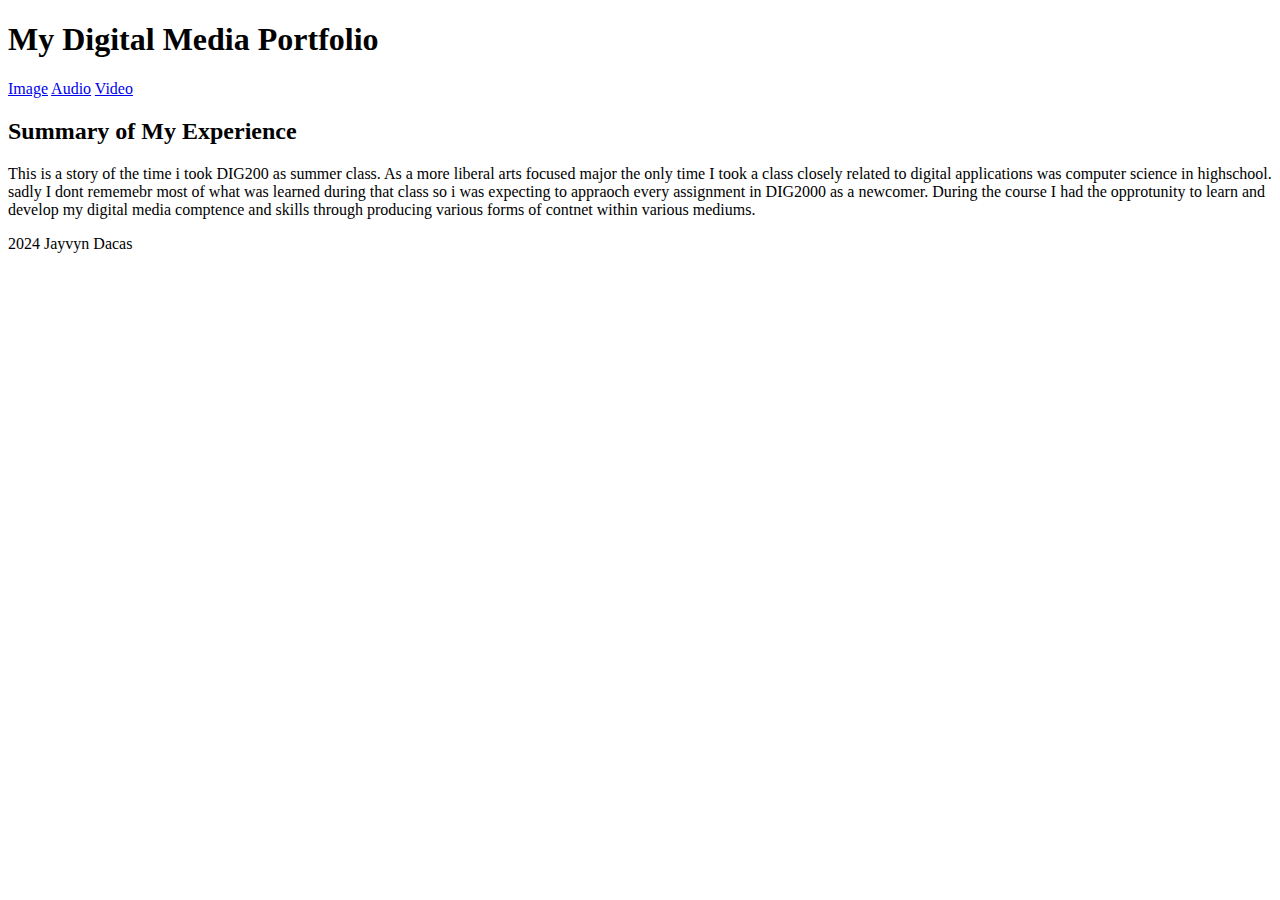
==== index.html @ e3697652 "Add files via upload" ====
<!DOCTYPE html>
<html lang="en">
<head>
    <meta charset="UTF-8">
    <meta name="viewport" content="width=device-width, initial-scale=1.0">
    <title>Digital Media Portfolio</title>
    <link rel="stylesheet" href="/Styles/MockStyle.css">
</head>
<body>
    <header>
        <h1>My Digital Media Portfolio</h1>
        <nav>
            <a href="/index.html">Image</a>
            <a href="/Pages/Joke.html">Audio</a>
            <a href="/Pages/Summary.html">Video</a>
        </nav>
    </header>
    <main>
        <h2>Summary of My Experience</h2>
        <p> This is a story of the time i took DIG200 as summer class. As a more liberal arts focused major the only time I took a class closely related to digital applications was computer science in highschool. sadly I dont rememebr most of what was learned during that class so i was expecting to appraoch every assignment in DIG2000 as a newcomer. During the course I had the opprotunity to learn and develop my digital media comptence and skills through producing various forms of contnet within various mediums. </p>
    </main>
    <footer>
        <p>2024 Jayvyn Dacas</p>
    </footer>
</body>
</html>
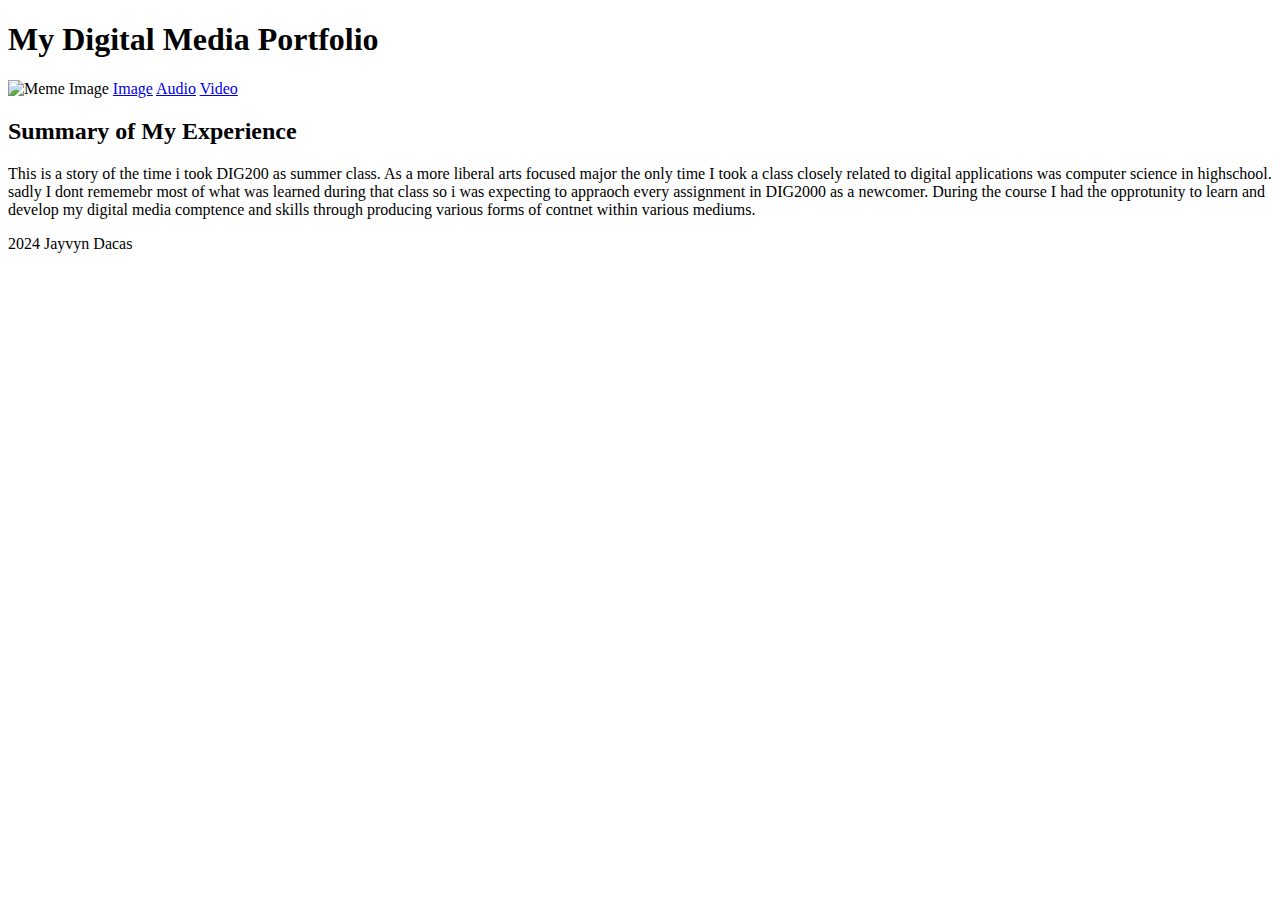
==== commit aef36fb3: "Update index.html" ====
--- a/index.html
+++ b/index.html
@@ -10,6 +10,7 @@
     <header>
         <h1>My Digital Media Portfolio</h1>
         <nav>
+            <img src="images/Dacas_Meme.png" alt="Meme Image">
             <a href="/index.html">Image</a>
             <a href="/Pages/Joke.html">Audio</a>
             <a href="/Pages/Summary.html">Video</a>
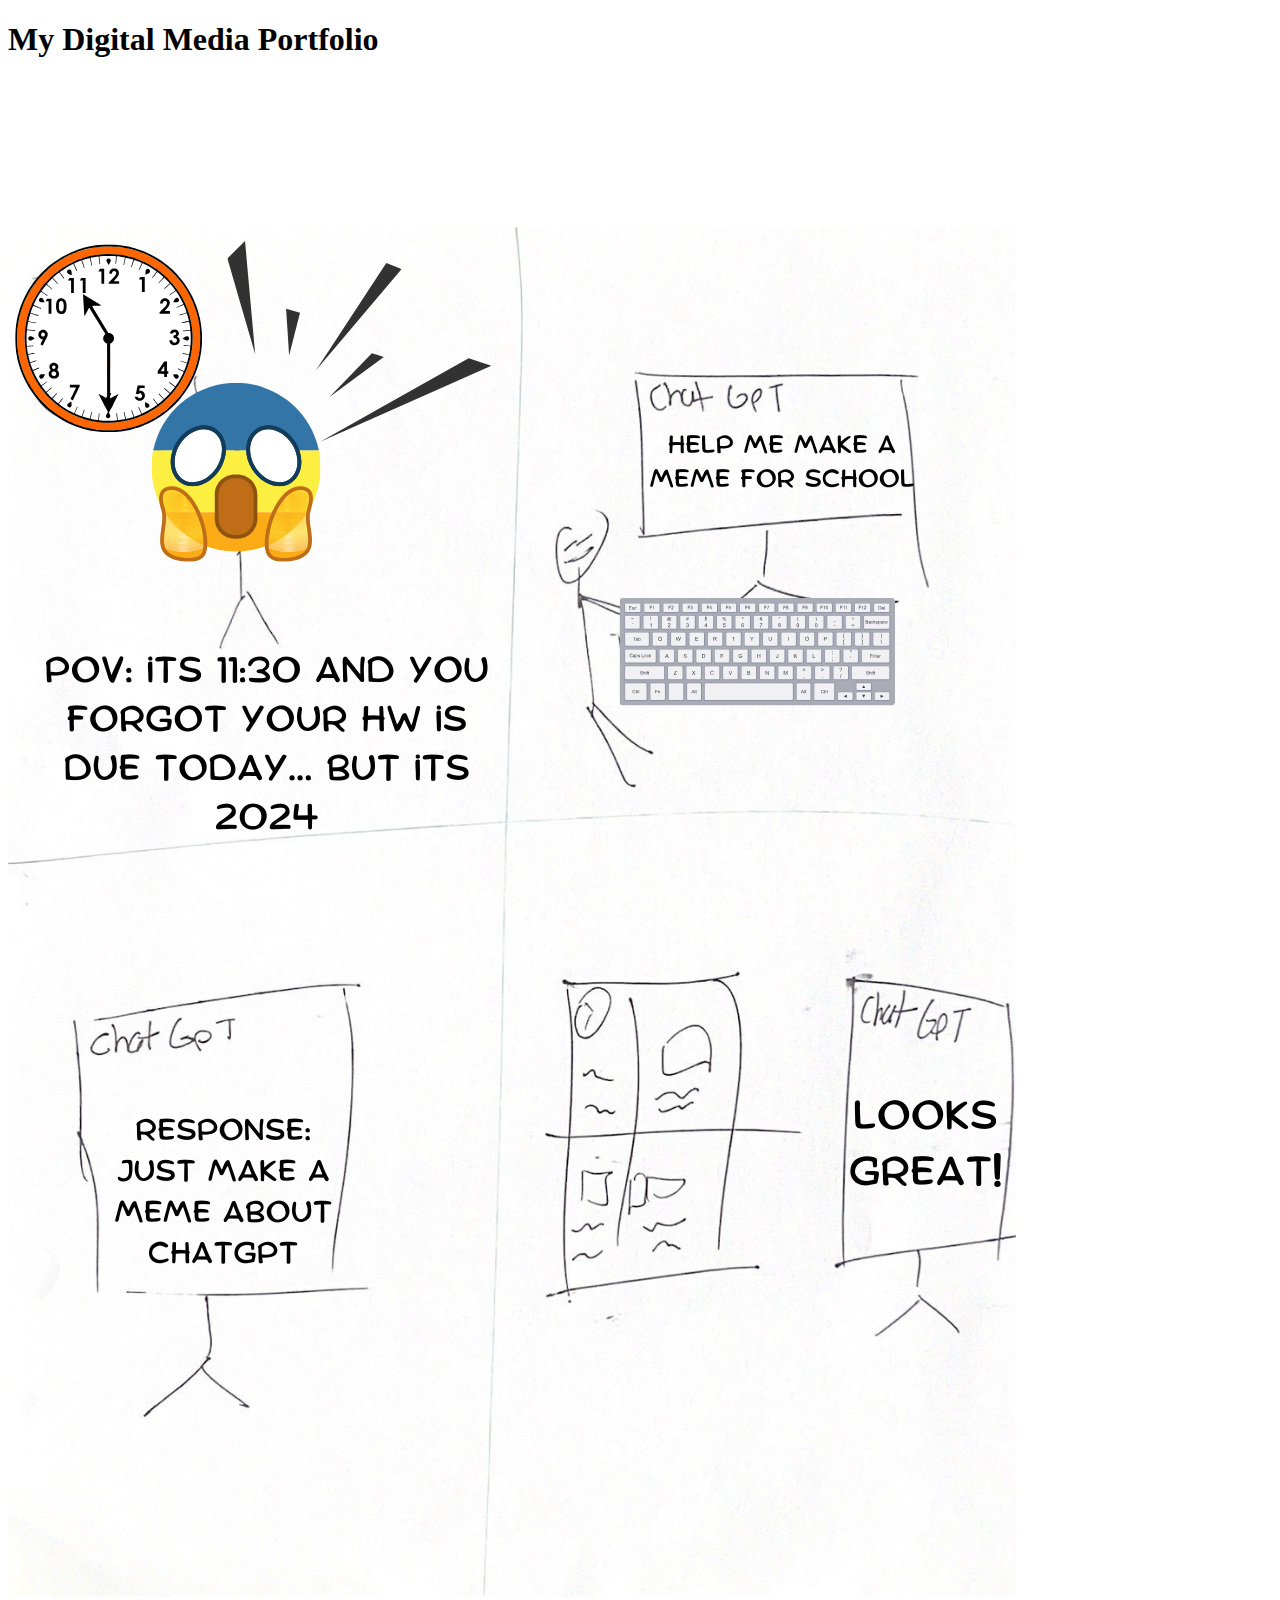
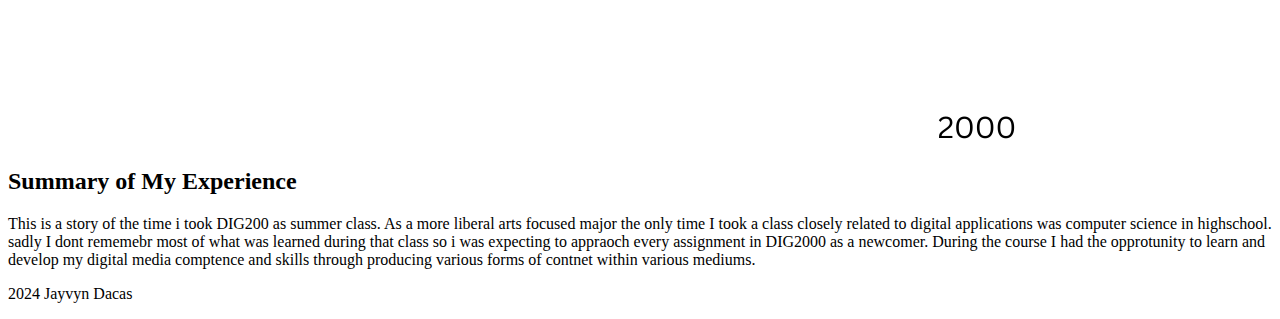
==== commit c515f1b0: "Update index.html" ====
--- a/index.html
+++ b/index.html
@@ -9,12 +9,7 @@
 <body>
     <header>
         <h1>My Digital Media Portfolio</h1>
-        <nav>
-            <img src="images/Dacas_Meme.png" alt="Meme Image">
-            <a href="/index.html">Image</a>
-            <a href="/Pages/Joke.html">Audio</a>
-            <a href="/Pages/Summary.html">Video</a>
-        </nav>
+        <img src="Dacas_Meme.png" alt="Meme Image">
     </header>
     <main>
         <h2>Summary of My Experience</h2>
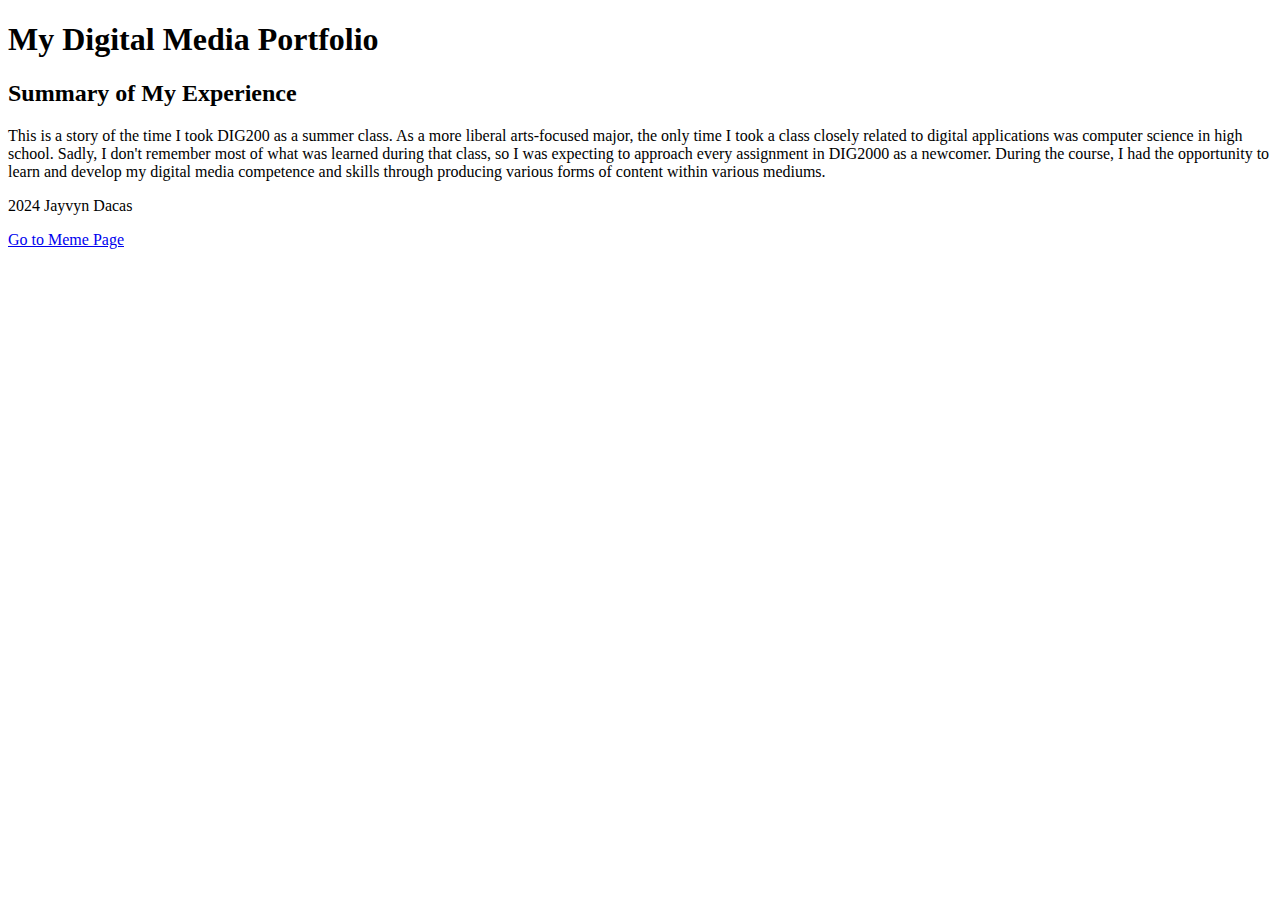
==== commit 3f1fc999: "Update index.html" ====
--- a/index.html
+++ b/index.html
@@ -9,15 +9,14 @@
 <body>
     <header>
         <h1>My Digital Media Portfolio</h1>
-        <img src="Dacas_Meme.png" alt="Meme Image">
     </header>
     <main>
         <h2>Summary of My Experience</h2>
-        <p> This is a story of the time i took DIG200 as summer class. As a more liberal arts focused major the only time I took a class closely related to digital applications was computer science in highschool. sadly I dont rememebr most of what was learned during that class so i was expecting to appraoch every assignment in DIG2000 as a newcomer. During the course I had the opprotunity to learn and develop my digital media comptence and skills through producing various forms of contnet within various mediums. </p>
+        <p>This is a story of the time I took DIG200 as a summer class. As a more liberal arts-focused major, the only time I took a class closely related to digital applications was computer science in high school. Sadly, I don't remember most of what was learned during that class, so I was expecting to approach every assignment in DIG2000 as a newcomer. During the course, I had the opportunity to learn and develop my digital media competence and skills through producing various forms of content within various mediums.</p>
     </main>
     <footer>
         <p>2024 Jayvyn Dacas</p>
+        <p><a href="Meme.html">Go to Meme Page</a></p>
     </footer>
 </body>
 </html>
-
